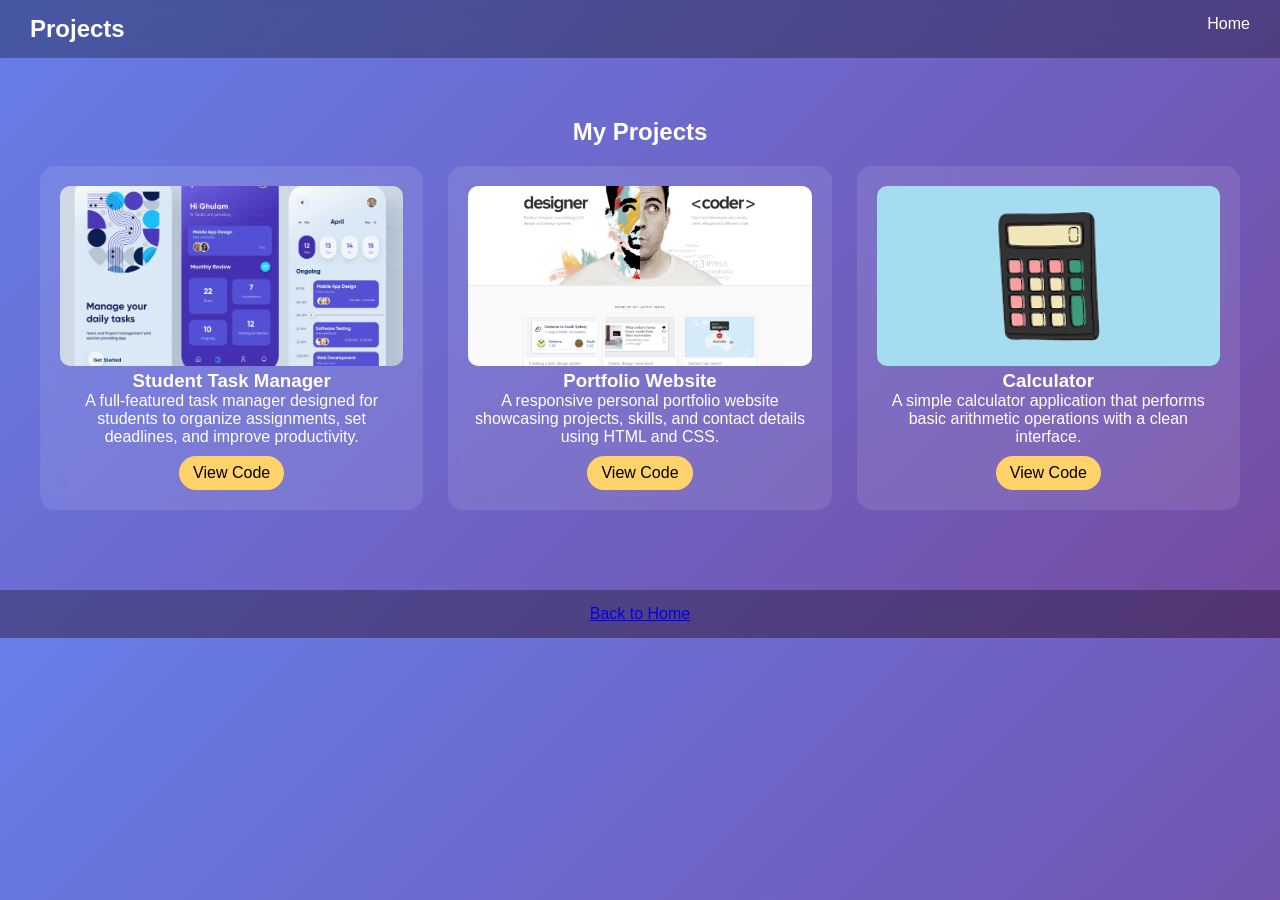
==== projects.html @ 2d06c127 "Add files via upload" ====
<!DOCTYPE html>
<html lang="en">
<head>
    <meta charset="UTF-8">
    <meta name="viewport" content="width=device-width, initial-scale=1.0">
    <title>My Projects</title>
    <link rel="stylesheet" href="style.css">

    <style>
        /* Page fade-in */
        body {
            animation: fadeInPage 1s ease-in;
        }

        @keyframes fadeInPage {
            from { opacity: 0; }
            to { opacity: 1; }
        }

        /* Stagger animation for cards */
        .project {
            opacity: 0;
            transform: translateY(30px);
            animation: slideUp 0.8s ease forwards;
        }

        .project:nth-child(1) { animation-delay: 0.2s; }
        .project:nth-child(2) { animation-delay: 0.4s; }
        .project:nth-child(3) { animation-delay: 0.6s; }

        @keyframes slideUp {
            to {
                opacity: 1;
                transform: translateY(0);
            }
        }

        /* Button hover animation */
        .project a:hover {
            transform: scale(1.1);
        }
    </style>

</head>
<body>

<!-- Navbar -->
<nav>
    <h2>Projects</h2>
    <ul>
        <li><a href="index.html">Home</a></li>
    </ul>
</nav>

<!-- Projects Section -->
<section>
    <h1>My Projects</h1>

    <div class="project-container">

        <!-- Task Manager -->
        <div class="project">
            <img src="images/taskmanager.webp" alt="Task Manager">
            <h3>Student Task Manager</h3>
            <p>
                A full-featured task manager designed for students to organize
                assignments, set deadlines, and improve productivity.
            </p>
            <a href="https://github.com/avinashmenon-151art
            " target="_blank">View Code</a>
        </div>

        <!-- Portfolio -->
        <div class="project">
            <img src="images/example.png" alt="Portfolio">
            <h3>Portfolio Website</h3>
            <p>
                A responsive personal portfolio website showcasing projects,
                skills, and contact details using HTML and CSS.
            </p>
            <a href="https://github.com/avinashmenon-151art
            " target="_blank">View Code</a>
        </div>

        <!-- Calculator -->
        <div class="project">
            <img src="images/calc.png" alt="Calculator">
            <h3>Calculator</h3>
            <p>
                A simple calculator application that performs basic arithmetic
                operations with a clean interface.
            </p>
            <a href="https://github.com/avinashmenon-151art
            " target="_blank">View Code</a>
        </div>

    </div>
</section>

<!-- Footer -->
<footer>
    <p>
        <a href="index.html">Back to Home</a>
    </p>
</footer>

</body>
</html>
---- style.css ----
/* Reset */
* {
    margin: 0;
    padding: 0;
    box-sizing: border-box;
}

body {
    font-family: 'Segoe UI', sans-serif;
    background: linear-gradient(135deg, #667eea, #764ba2);
    color: white;
}

/* Navbar */
nav {
    display: flex;
    justify-content: space-between;
    padding: 15px 30px;
    background: rgba(0,0,0,0.3);
    backdrop-filter: blur(10px);
}

nav ul {
    list-style: none;
    display: flex;
}

nav ul li {
    margin-left: 20px;
}

nav a {
    color: white;
    text-decoration: none;
    transition: 0.3s;
}

nav a:hover {
    color: #ffd369;
}

/* Sections */
section {
    padding: 60px 20px;
    text-align: center;
}

/* Project Grid */
.project-container {
    display: grid;
    grid-template-columns: repeat(auto-fit, minmax(250px, 1fr));
    gap: 25px;
    padding: 20px;
}

/* Project Card */
.project {
    background: rgba(255, 255, 255, 0.1);
    border-radius: 15px;
    padding: 20px;
    backdrop-filter: blur(10px);
    transition: 0.4s;
}

.project:hover {
    transform: translateY(-10px) scale(1.03);
}

/* Images */
.project img {
    width: 100%;
    height: 180px;
    object-fit: cover;
    border-radius: 10px;
}

/* Button */
.project a {
    display: inline-block;
    margin-top: 10px;
    padding: 8px 14px;
    background: #ffd369;
    color: black;
    border-radius: 20px;
    text-decoration: none;
    transition: 0.3s;
}

.project a:hover {
    background: white;
}

/* Footer */
footer {
    text-align: center;
    padding: 15px;
    background: rgba(0,0,0,0.3);
}

.typing {
    display: inline-block;
    border-right: 3px solid #ffd369;
    white-space: nowrap;
    overflow: hidden;

    width: 0;
    opacity: 1;

    animation: 
        typing 3s steps(52, end) forwards,
        blink 0.7s step-end 5,
        hideCursor 0s forwards 3s,
        fadeOut 1s ease forwards 4s;
}

/* typing */
@keyframes typing {
    from { width: 0; }
    to { width: 37ch; }
}

/* cursor blink */
@keyframes blink {
    50% { border-color: transparent; }
}

/* remove cursor */
@keyframes hideCursor {
    to { border-right: none; }
}

/* fade away */
@keyframes fadeOut {
    to {
        opacity: 0;
        transform: translateY(-10px);
    }
}
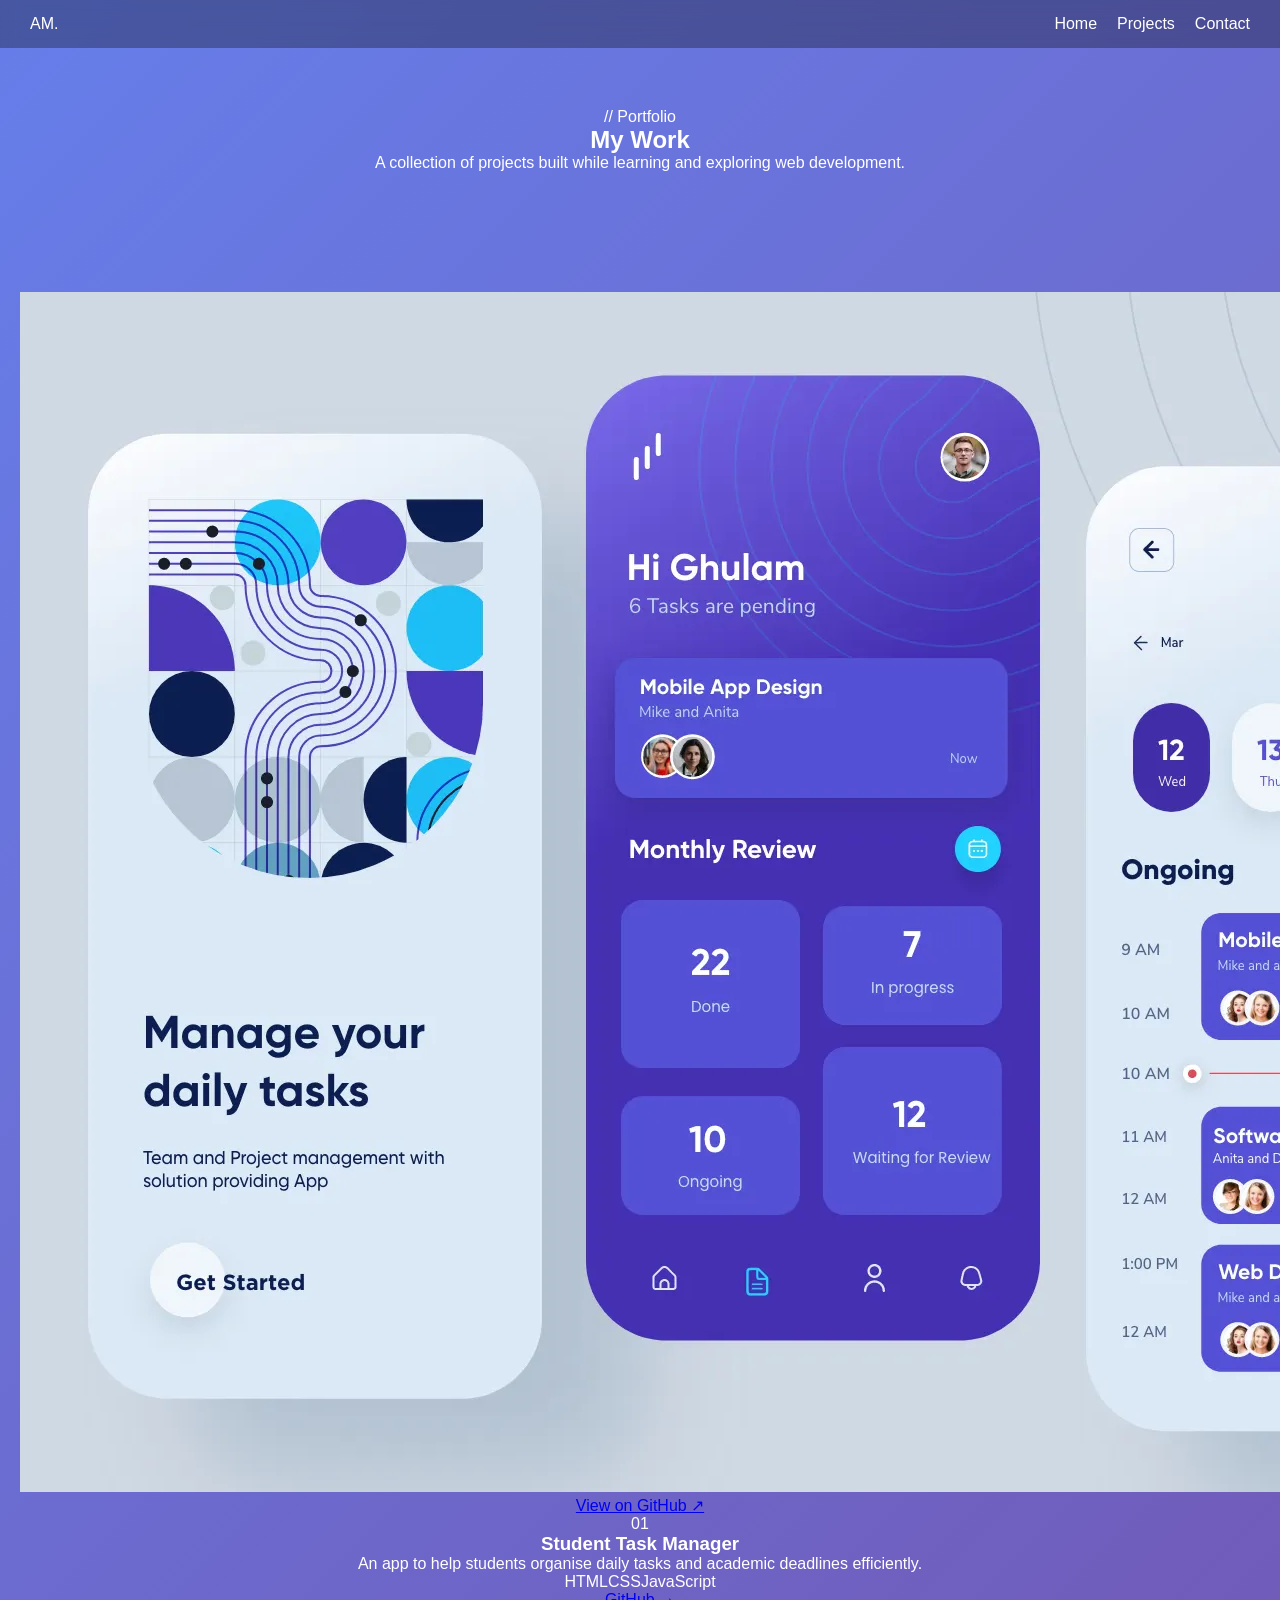
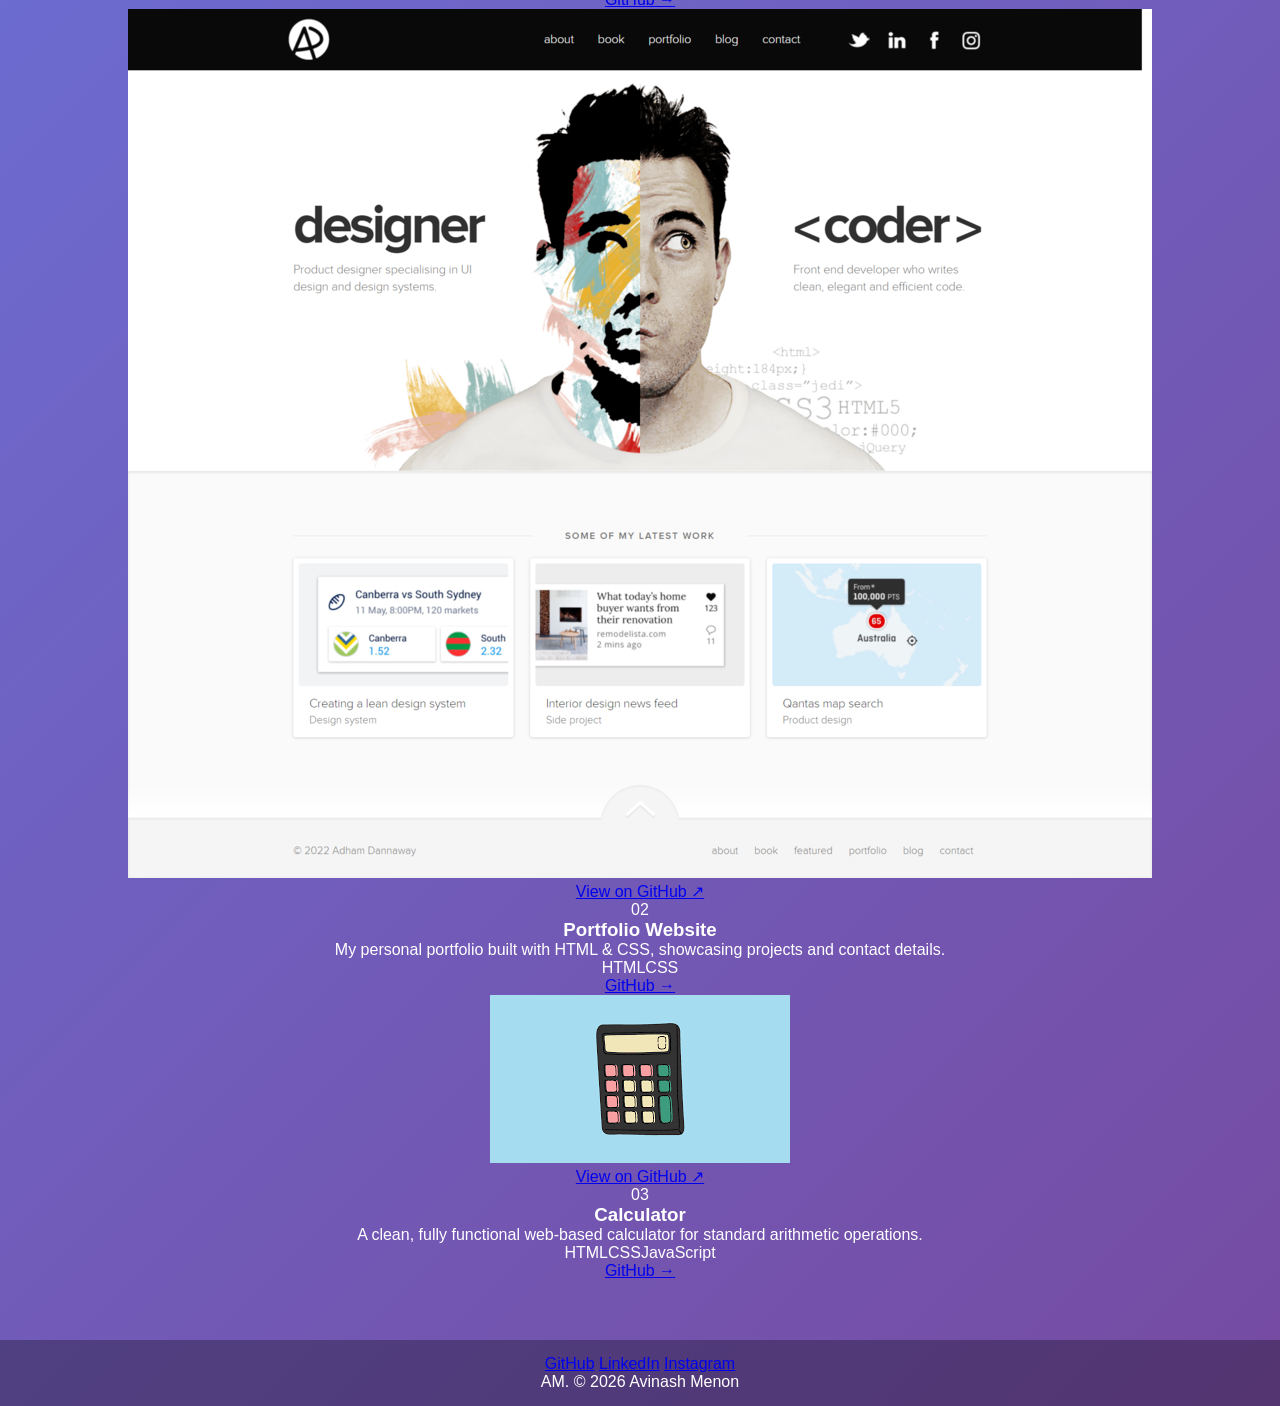
==== commit 7824ec28: "Update projects.html" ====
--- a/projects.html
+++ b/projects.html
@@ -3,106 +3,99 @@
 <head>
     <meta charset="UTF-8">
     <meta name="viewport" content="width=device-width, initial-scale=1.0">
-    <title>My Projects</title>
+    <title>Projects | Avinash Menon</title>
     <link rel="stylesheet" href="style.css">
-
-    <style>
-        /* Page fade-in */
-        body {
-            animation: fadeInPage 1s ease-in;
-        }
-
-        @keyframes fadeInPage {
-            from { opacity: 0; }
-            to { opacity: 1; }
-        }
-
-        /* Stagger animation for cards */
-        .project {
-            opacity: 0;
-            transform: translateY(30px);
-            animation: slideUp 0.8s ease forwards;
-        }
-
-        .project:nth-child(1) { animation-delay: 0.2s; }
-        .project:nth-child(2) { animation-delay: 0.4s; }
-        .project:nth-child(3) { animation-delay: 0.6s; }
-
-        @keyframes slideUp {
-            to {
-                opacity: 1;
-                transform: translateY(0);
-            }
-        }
-
-        /* Button hover animation */
-        .project a:hover {
-            transform: scale(1.1);
-        }
-    </style>
-
+    <link rel="preconnect" href="https://fonts.googleapis.com">
+    <link href="https://fonts.googleapis.com/css2?family=Syne:wght@700;800&family=DM+Sans:wght@300;400&display=swap" rel="stylesheet">
 </head>
 <body>
 
-<!-- Navbar -->
-<nav>
-    <h2>Projects</h2>
-    <ul>
-        <li><a href="index.html">Home</a></li>
-    </ul>
-</nav>
+    <nav>
+        <div class="logo"><a href="index.html">AM<span class="accent">.</span></a></div>
+        <ul>
+            <li><a href="index.html">Home</a></li>
+            <li><a href="projects.html" class="active">Projects</a></li>
+            <li><a href="index.html#contact">Contact</a></li>
+        </ul>
+    </nav>
 
-<!-- Projects Section -->
-<section>
-    <h1>My Projects</h1>
+    <section class="page-header">
+        <div class="section-label">// Portfolio</div>
+        <h1>My <span class="accent">Work</span></h1>
+        <p>A collection of projects built while learning and exploring web development.</p>
+    </section>
 
-    <div class="project-container">
+    <section class="projects">
+        <div class="project-grid">
 
-        <!-- Task Manager -->
-        <div class="project">
-            <img src="images/taskmanager.webp" alt="Task Manager">
-            <h3>Student Task Manager</h3>
-            <p>
-                A full-featured task manager designed for students to organize
-                assignments, set deadlines, and improve productivity.
-            </p>
-            <a href="https://github.com/avinashmenon-151art
-            " target="_blank">View Code</a>
+            <article class="card">
+                <div class="card-img">
+                    <img src="images/taskmanager.webp" alt="Student Task Manager" loading="lazy">
+                    <div class="card-overlay">
+                        <a href="https://github.com/avinashmenon151-art" target="_blank" rel="noopener" class="overlay-btn">View on GitHub ↗</a>
+                    </div>
+                </div>
+                <div class="card-body">
+                    <span class="num">01</span>
+                    <h3>Student Task Manager</h3>
+                    <p>An app to help students organise daily tasks and academic deadlines efficiently.</p>
+                    <div class="tags">
+                        <span>HTML</span><span>CSS</span><span>JavaScript</span>
+                    </div>
+                    <a href="https://github.com/avinashmenon151-art" target="_blank" rel="noopener" class="card-link">GitHub →</a>
+                </div>
+            </article>
+
+            <article class="card">
+                <div class="card-img">
+                    <img src="images/example.png" alt="Portfolio Website" loading="lazy">
+                    <div class="card-overlay">
+                        <a href="https://github.com/avinashmenon151-art" target="_blank" rel="noopener" class="overlay-btn">View on GitHub ↗</a>
+                    </div>
+                </div>
+                <div class="card-body">
+                    <span class="num">02</span>
+                    <h3>Portfolio Website</h3>
+                    <p>My personal portfolio built with HTML &amp; CSS, showcasing projects and contact details.</p>
+                    <div class="tags">
+                        <span>HTML</span><span>CSS</span>
+                    </div>
+                    <a href="https://github.com/avinashmenon151-art" target="_blank" rel="noopener" class="card-link">GitHub →</a>
+                </div>
+            </article>
+
+            <article class="card">
+                <div class="card-img">
+                    <img src="images/calc.png" alt="Calculator" loading="lazy">
+                    <div class="card-overlay">
+                        <a href="https://github.com/avinashmenon151-art" target="_blank" rel="noopener" class="overlay-btn">View on GitHub ↗</a>
+                    </div>
+                </div>
+                <div class="card-body">
+                    <span class="num">03</span>
+                    <h3>Calculator</h3>
+                    <p>A clean, fully functional web-based calculator for standard arithmetic operations.</p>
+                    <div class="tags">
+                        <span>HTML</span><span>CSS</span><span>JavaScript</span>
+                    </div>
+                    <a href="https://github.com/avinashmenon151-art" target="_blank" rel="noopener" class="card-link">GitHub →</a>
+                </div>
+            </article>
+
         </div>
+    </section>
 
-        <!-- Portfolio -->
-        <div class="project">
-            <img src="images/example.png" alt="Portfolio">
-            <h3>Portfolio Website</h3>
-            <p>
-                A responsive personal portfolio website showcasing projects,
-                skills, and contact details using HTML and CSS.
-            </p>
-            <a href="https://github.com/avinashmenon-151art
-            " target="_blank">View Code</a>
+    <footer>
+        <div class="social-row">
+            <a href="https://github.com/avinashmenon151-art" target="_blank" rel="noopener">GitHub</a>
+            <a href="https://www.linkedin.com/in/avinash-menon-6976b7378/" target="_blank" rel="noopener">LinkedIn</a>
+            <a href="https://www.instagram.com/avinash15" target="_blank" rel="noopener">Instagram</a>
         </div>
-
-        <!-- Calculator -->
-        <div class="project">
-            <img src="images/calc.png" alt="Calculator">
-            <h3>Calculator</h3>
-            <p>
-                A simple calculator application that performs basic arithmetic
-                operations with a clean interface.
-            </p>
-            <a href="https://github.com/avinashmenon-151art
-            " target="_blank">View Code</a>
+        <div class="footer-bottom">
+            <span class="logo">AM<span class="accent">.</span></span>
+            <span class="copy">© 2026 Avinash Menon</span>
         </div>
-
-    </div>
-</section>
-
-<!-- Footer -->
-<footer>
-    <p>
-        <a href="index.html">Back to Home</a>
-    </p>
-</footer>
+    </footer>
 
 </body>
-</html>+</html>
